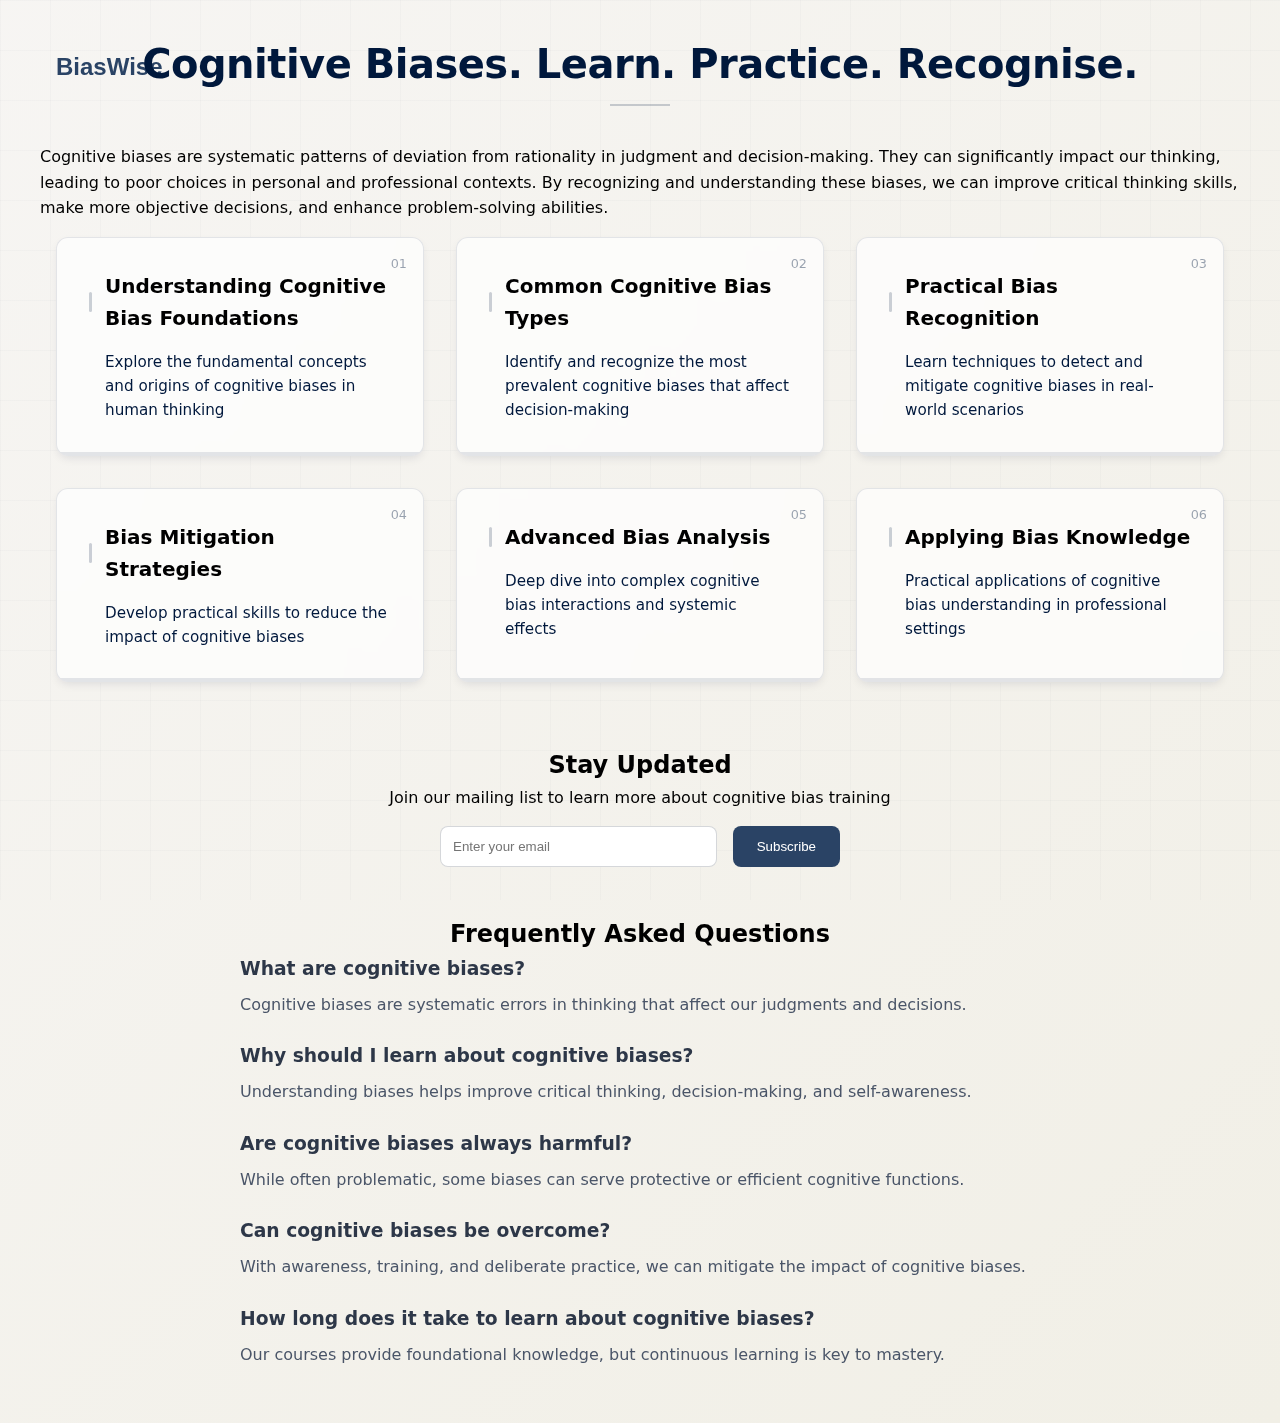
==== index.html @ 466767fb "feat(overview): add structure" ====
<!DOCTYPE html>
<html lang="en">
<head>
    <meta charset="UTF-8">
    <meta name="viewport" content="width=device-width, initial-scale=1.0">
    <title>BiasWise - Cognitive Bias Training</title>
    <link rel="stylesheet" href="styles.css">
</head>
<body class="theme-custom">
<div class="grid-background"></div>
<div class="container">
    <div class="logo">BiasWise</div>

    <h1>Cognitive Biases. Learn. Practice. Recognise.</h1>


    <div class="intro">
        <p>Cognitive biases are systematic patterns of deviation from rationality in judgment and decision-making. They can significantly impact our thinking, leading to poor choices in personal and professional contexts. By recognizing and understanding these biases, we can improve critical thinking skills, make more objective decisions, and enhance problem-solving abilities.</p>
    </div>

    <div class="course-grid">
        <div class="course-card">
            <span class="lesson-number">01</span>
            <h2>Understanding Cognitive Bias Foundations</h2>
            <p>Explore the fundamental concepts and origins of cognitive biases in human thinking</p>
        </div>

        <div class="course-card">
            <span class="lesson-number">02</span>
            <h2>Common Cognitive Bias Types</h2>
            <p>Identify and recognize the most prevalent cognitive biases that affect decision-making</p>
        </div>

        <div class="course-card">
            <span class="lesson-number">03</span>
            <h2>Practical Bias Recognition</h2>
            <p>Learn techniques to detect and mitigate cognitive biases in real-world scenarios</p>
        </div>

        <div class="course-card">
            <span class="lesson-number">04</span>
            <h2>Bias Mitigation Strategies</h2>
            <p>Develop practical skills to reduce the impact of cognitive biases</p>
        </div>

        <div class="course-card">
            <span class="lesson-number">05</span>
            <h2>Advanced Bias Analysis</h2>
            <p>Deep dive into complex cognitive bias interactions and systemic effects</p>
        </div>

        <div class="course-card">
            <span class="lesson-number">06</span>
            <h2>Applying Bias Knowledge</h2>
            <p>Practical applications of cognitive bias understanding in professional settings</p>
        </div>
    </div>

    <div class="email-signup">
        <h2>Stay Updated</h2>
        <p>Join our mailing list to learn more about cognitive bias training</p>
        <form>
            <input type="email" placeholder="Enter your email" required>
            <button type="submit">Subscribe</button>
        </form>
    </div>

    <div class="faq">
        <h2>Frequently Asked Questions</h2>
        <div class="faq-item">
            <h3>What are cognitive biases?</h3>
            <p>Cognitive biases are systematic errors in thinking that affect our judgments and decisions.</p>
        </div>
        <div class="faq-item">
            <h3>Why should I learn about cognitive biases?</h3>
            <p>Understanding biases helps improve critical thinking, decision-making, and self-awareness.</p>
        </div>
        <div class="faq-item">
            <h3>Are cognitive biases always harmful?</h3>
            <p>While often problematic, some biases can serve protective or efficient cognitive functions.</p>
        </div>
        <div class="faq-item">
            <h3>Can cognitive biases be overcome?</h3>
            <p>With awareness, training, and deliberate practice, we can mitigate the impact of cognitive biases.</p>
        </div>
        <div class="faq-item">
            <h3>How long does it take to learn about cognitive biases?</h3>
            <p>Our courses provide foundational knowledge, but continuous learning is key to mastery.</p>
        </div>
    </div>
</div>
---- styles.css ----
* {
    margin: 0;
    padding: 0;
    box-sizing: border-box;
}

body {
    font-family: 'Inter', system-ui, -apple-system, sans-serif;
    line-height: 1.6;
    padding: 2rem;
    min-height: 100vh;
}

.container {
    max-width: 1200px;
    margin: 0 auto;
    position: relative;
}

/* Softer Theme with Subtle Separation */
.theme-custom {
    background: linear-gradient(135deg, rgba(232, 228, 222, 0.37) 0%, #f1efe6 100%);
}

.theme-custom h1 {
    color: #00183C;
}

.theme-custom .course-card {
    background: rgba(255, 255, 255, 0.7);  /* Lighter background */
    border: 1px solid rgba(0, 24, 60, 0.1);  /* Softer border */
    box-shadow: 0 4px 10px -2px rgba(0, 24, 60, 0.1);  /* Lighter shadow */
}

.theme-custom .course-card:hover {
    border-color: rgba(0, 24, 60, 0.2);
}

/* Common Styles with Refined Visual Interest */
h1 {
    text-align: center;
    font-size: 2.5rem;
    font-weight: 700;
    margin-bottom: 3rem;
    letter-spacing: -0.5px;
    position: relative;
    color: #00183C;
}

h1::after {
    content: '';
    position: absolute;
    bottom: -10px;
    left: 50%;
    transform: translateX(-50%);
    width: 60px;
    height: 2px;
    background: rgba(0, 24, 60, 0.2);
}

.course-grid {
    display: grid;
    grid-template-columns: repeat(auto-fit, minmax(300px, 1fr));
    gap: 2rem;
    padding: 1rem;
    position: relative;
}

.course-card {
    border-radius: 12px;
    padding: 2rem;
    transition: all 0.3s ease;
    cursor: pointer;
    position: relative;
    overflow: hidden;
    backdrop-filter: blur(10px);
}

.course-card:hover {
    transform: translateY(-5px);
}

.course-card h2 {
    margin-bottom: 1rem;
    font-size: 1.25rem;
    font-weight: 600;
    position: relative;
    padding-left: 1rem;
}

.course-card h2::before {
    content: '';
    position: absolute;
    left: 0;
    top: 50%;
    transform: translateY(-50%);
    width: 3px;
    height: 1.25rem;
    background: rgba(0, 24, 60, 0.2);
    border-radius: 2px;
}

.course-card p {
    color: #00183C;
    font-size: 0.95rem;
    line-height: 1.6;
    position: relative;
    padding-left: 1rem;
}

/* Subtle grid background */
.grid-background {
    position: fixed;
    top: 0;
    left: 0;
    width: 100%;
    height: 100%;
    background-image: linear-gradient(rgba(0, 24, 60, .02) 1px, transparent 1px),
    linear-gradient(90deg, rgba(0, 24, 60, .02) 1px, transparent 1px);
    background-size: 50px 50px;
    pointer-events: none;
}

/* Progress indicator */
.course-card::after {
    content: '';
    position: absolute;
    bottom: 0;
    left: 0;
    width: 100%;
    height: 3px;
    background: rgba(0, 24, 60, 0.1);
    border-radius: 0 0 12px 12px;
}

.lesson-number {
    position: absolute;
    top: 1rem;
    right: 1rem;
    font-size: 0.8rem;
    color: rgba(0, 24, 60, 0.4);
    font-weight: 500;
}

@media (max-width: 768px) {
    .course-grid {
        grid-template-columns: repeat(auto-fit, minmax(250px, 1fr));
    }

    h1 {
        font-size: 2rem;
    }

    .course-card {
        padding: 1.5rem;
    }
}

.logo {
    position: absolute;
    top: 1rem;
    left: 1rem;
    font-family: 'ClashDisplay', sans-serif;
    font-size: 1.5rem;
    font-weight: 600;
    color: #2A4365;
}

.email-signup, .faq {
    margin-top: 3rem;
    text-align: center;
}

.email-signup form {
    display: flex;
    max-width: 400px;
    margin: 1rem auto;
    gap: 1rem;
}

.email-signup input {
    flex-grow: 1;
    padding: 0.75rem;
    border: 1px solid rgba(45, 55, 72, 0.2);
    border-radius: 8px;
    font-family: 'Inter', sans-serif;
}

.email-signup button {
    padding: 0.75rem 1.5rem;
    background-color: #2A4365;
    color: white;
    border: none;
    border-radius: 8px;
    cursor: pointer;
    transition: background-color 0.3s ease;
}

.email-signup button:hover {
    background-color: #1A365D;
}

.faq-item {
    margin-bottom: 1.5rem;
    text-align: left;
    max-width: 800px;
    margin-left: auto;
    margin-right: auto;
}

.faq-item h3 {
    color: #2D3748;
    margin-bottom: 0.5rem;
}

.faq-item p {
    color: #4A5568;
}
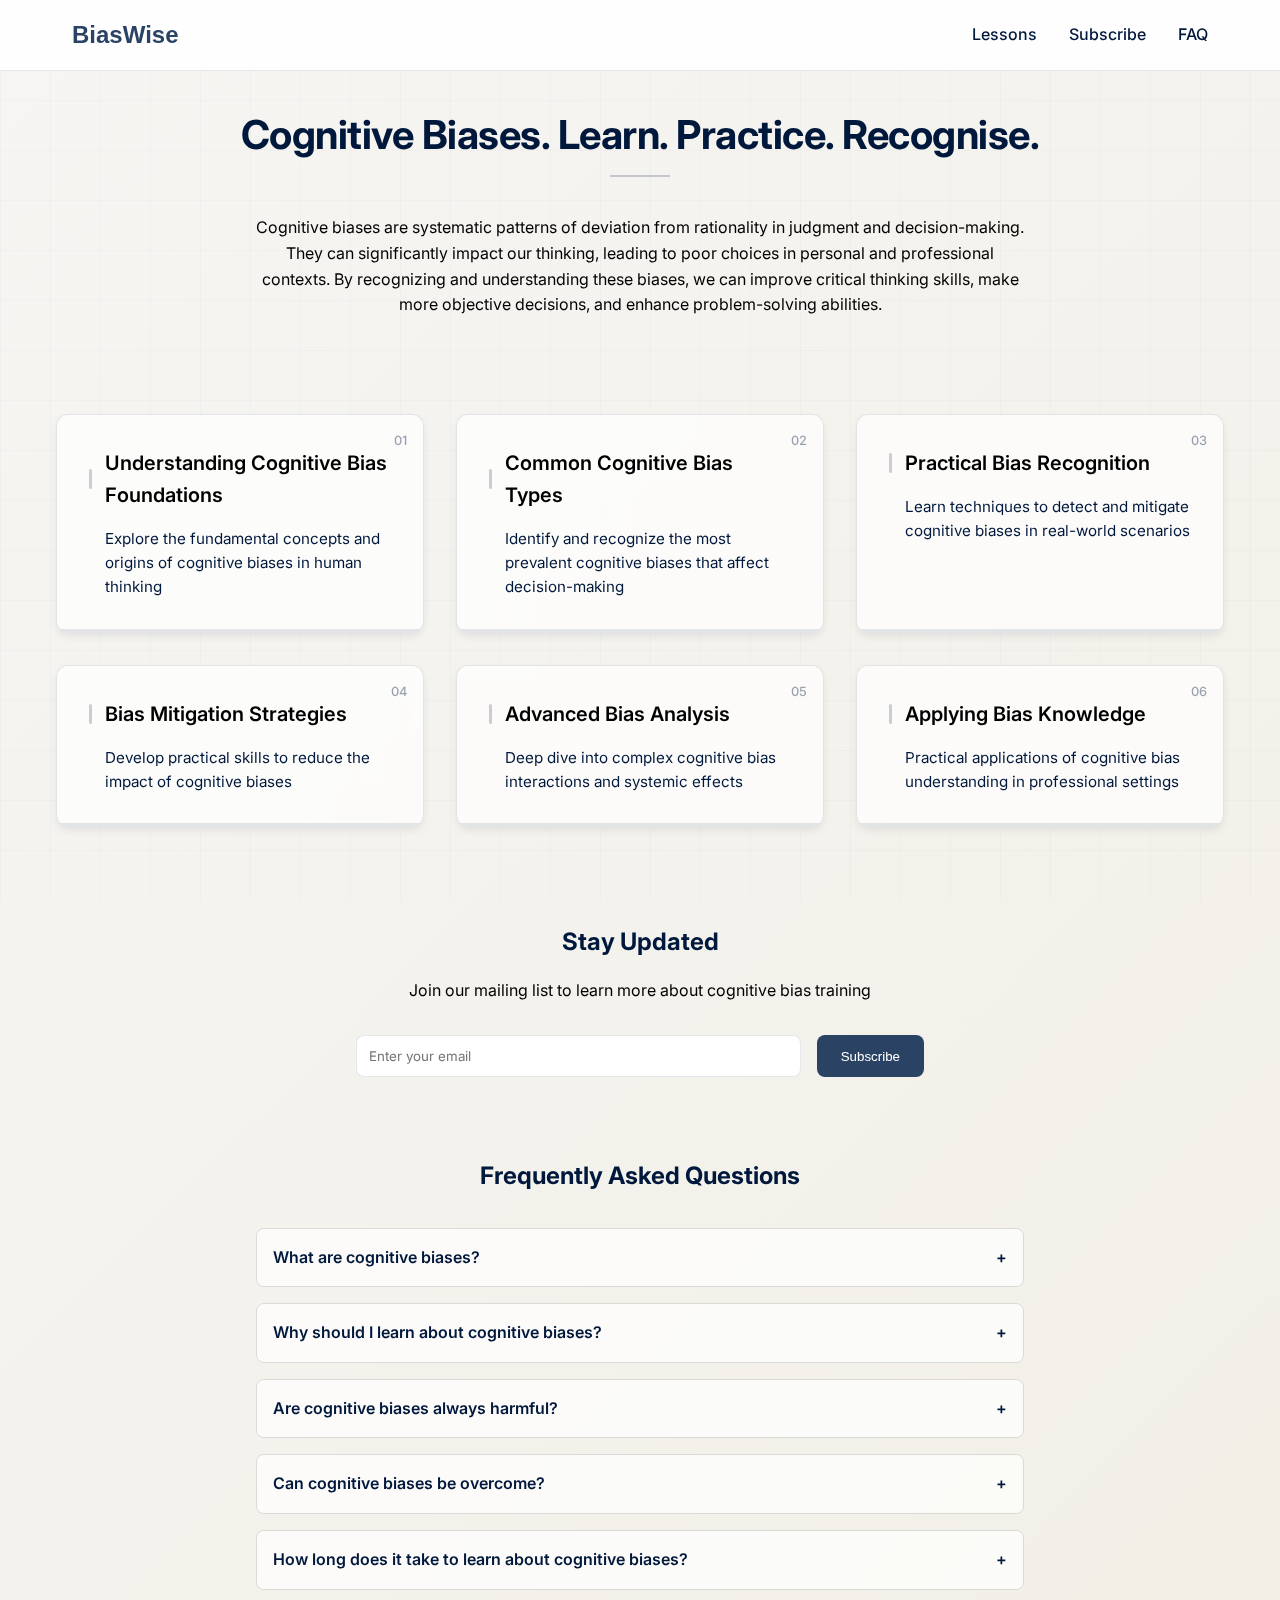
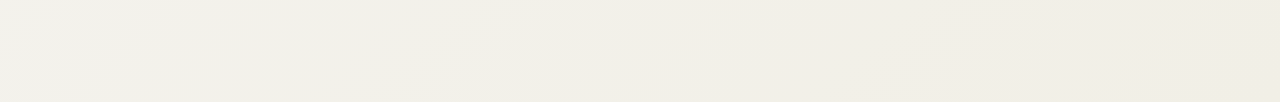
==== commit b7ebf4d8: "feat(overview): improve overview" ====
--- a/index.html
+++ b/index.html
@@ -3,38 +3,58 @@
 <head>
     <meta charset="UTF-8">
     <meta name="viewport" content="width=device-width, initial-scale=1.0">
+    <meta name="description" content="Learn about cognitive biases and critical thinking skills with BiasWise">
     <title>BiasWise - Cognitive Bias Training</title>
     <link rel="stylesheet" href="styles.css">
+    <link href="https://fonts.googleapis.com/css2?family=Inter:wght@400;500;600;700&display=swap" rel="stylesheet">
 </head>
 <body class="theme-custom">
 <div class="grid-background"></div>
-<div class="container">
-    <div class="logo">BiasWise</div>
 
+<header class="main-header">
+    <div class="header-content">
+        <a href="/" class="logo">BiasWise</a>
+        <nav class="main-nav">
+            <ul>
+                <li><a href="#courses">Lessons</a></li>
+                <li><a href="#signup">Subscribe</a></li>
+                <li><a href="#faq">FAQ</a></li>
+            </ul>
+        </nav>
+    </div>
+</header>
+
+<main class="container">
     <h1>Cognitive Biases. Learn. Practice. Recognise.</h1>
 
-
     <div class="intro">
-        <p>Cognitive biases are systematic patterns of deviation from rationality in judgment and decision-making. They can significantly impact our thinking, leading to poor choices in personal and professional contexts. By recognizing and understanding these biases, we can improve critical thinking skills, make more objective decisions, and enhance problem-solving abilities.</p>
+        <p>Cognitive biases are systematic patterns of deviation from rationality
+            in judgment and decision-making. They can significantly impact our
+            thinking, leading to poor choices in personal and professional contexts.
+            By recognizing and understanding these biases, we can improve critical
+            thinking skills, make more objective decisions, and enhance
+            problem-solving abilities.</p>
     </div>
 
-    <div class="course-grid">
+    <section id="courses" class="course-grid">
         <div class="course-card">
             <span class="lesson-number">01</span>
             <h2>Understanding Cognitive Bias Foundations</h2>
-            <p>Explore the fundamental concepts and origins of cognitive biases in human thinking</p>
+            <p>Explore the fundamental concepts and origins of cognitive biases in
+                human thinking</p>
         </div>
-
         <div class="course-card">
             <span class="lesson-number">02</span>
             <h2>Common Cognitive Bias Types</h2>
-            <p>Identify and recognize the most prevalent cognitive biases that affect decision-making</p>
+            <p>Identify and recognize the most prevalent cognitive biases that affect
+                decision-making</p>
         </div>
 
         <div class="course-card">
             <span class="lesson-number">03</span>
             <h2>Practical Bias Recognition</h2>
-            <p>Learn techniques to detect and mitigate cognitive biases in real-world scenarios</p>
+            <p>Learn techniques to detect and mitigate cognitive biases in real-world
+                scenarios</p>
         </div>
 
         <div class="course-card">
@@ -52,40 +72,64 @@
         <div class="course-card">
             <span class="lesson-number">06</span>
             <h2>Applying Bias Knowledge</h2>
-            <p>Practical applications of cognitive bias understanding in professional settings</p>
+            <p>Practical applications of cognitive bias understanding in professional
+                settings</p>
         </div>
-    </div>
+    </section>
 
-    <div class="email-signup">
+    <section id="signup" class="email-signup">
         <h2>Stay Updated</h2>
         <p>Join our mailing list to learn more about cognitive bias training</p>
-        <form>
+        <form action="/subscribe" method="POST">
             <input type="email" placeholder="Enter your email" required>
             <button type="submit">Subscribe</button>
         </form>
-    </div>
+    </section>
 
-    <div class="faq">
+    <section id="faq" class="faq">
         <h2>Frequently Asked Questions</h2>
-        <div class="faq-item">
-            <h3>What are cognitive biases?</h3>
-            <p>Cognitive biases are systematic errors in thinking that affect our judgments and decisions.</p>
+        <div class="faq-list">
+            <details class="faq-item">
+                <summary>What are cognitive biases?</summary>
+                <div class="faq-content">
+                    <p>Cognitive biases are systematic errors in thinking that affect our
+                        judgments and decisions.</p>
+                </div>
+            </details>
+
+            <details class="faq-item">
+                <summary>Why should I learn about cognitive biases?</summary>
+                <div class="faq-content">
+                    <p>Understanding biases helps improve critical thinking, decision-making,
+                        and self-awareness.</p>
+                </div>
+            </details>
+
+            <details class="faq-item">
+                <summary>Are cognitive biases always harmful?</summary>
+                <div class="faq-content">
+                    <p>While often problematic, some biases can serve protective or efficient
+                        cognitive functions.</p>
+                </div>
+            </details>
+
+            <details class="faq-item">
+                <summary>Can cognitive biases be overcome?</summary>
+                <div class="faq-content">
+                    <p>With awareness, training, and deliberate practice, we can mitigate the
+                        impact of cognitive biases.</p>
+                </div>
+            </details>
+
+            <details class="faq-item">
+                <summary>How long does it take to learn about cognitive biases?</summary>
+                <div class="faq-content">
+                    <p>Our courses provide foundational knowledge, but continuous learning is
+                        key to mastery.</p>
+                </div>
+            </details>
         </div>
-        <div class="faq-item">
-            <h3>Why should I learn about cognitive biases?</h3>
-            <p>Understanding biases helps improve critical thinking, decision-making, and self-awareness.</p>
-        </div>
-        <div class="faq-item">
-            <h3>Are cognitive biases always harmful?</h3>
-            <p>While often problematic, some biases can serve protective or efficient cognitive functions.</p>
-        </div>
-        <div class="faq-item">
-            <h3>Can cognitive biases be overcome?</h3>
-            <p>With awareness, training, and deliberate practice, we can mitigate the impact of cognitive biases.</p>
-        </div>
-        <div class="faq-item">
-            <h3>How long does it take to learn about cognitive biases?</h3>
-            <p>Our courses provide foundational knowledge, but continuous learning is key to mastery.</p>
-        </div>
-    </div>
-</div>+    </section>
+</main>
+</body>
+</html>--- a/styles.css
+++ b/styles.css
@@ -1,42 +1,87 @@
+/* Variables */
+:root {
+    --primary-blue: #00183C;
+    --primary-dark-blue: #2A4365;
+    --text-gray: #4A5568;
+    --border-blue: rgba(0, 24, 60, 0.1);
+    --border-blue-hover: rgba(0, 24, 60, 0.2);
+    --bg-gradient-start: rgba(232, 228, 222, 0.37);
+    --bg-gradient-end: #f1efe6;
+    --max-width: 1200px;
+    --section-spacing: 5rem;
+    --component-spacing: 2rem;
+}
+
+/* Reset */
 * {
     margin: 0;
     padding: 0;
     box-sizing: border-box;
 }
 
+/* Base Styles */
+html, body {
+    min-height: 100vh;
+}
+
 body {
     font-family: 'Inter', system-ui, -apple-system, sans-serif;
     line-height: 1.6;
-    padding: 2rem;
-    min-height: 100vh;
-}
-
+    background: linear-gradient(135deg, var(--bg-gradient-start) 0%, var(--bg-gradient-end) 100%);
+}
+
+/* Layout */
 .container {
-    max-width: 1200px;
+    width: min(var(--max-width), 100% - 4rem);
     margin: 0 auto;
-    position: relative;
-}
-
-/* Softer Theme with Subtle Separation */
-.theme-custom {
-    background: linear-gradient(135deg, rgba(232, 228, 222, 0.37) 0%, #f1efe6 100%);
-}
-
-.theme-custom h1 {
-    color: #00183C;
-}
-
-.theme-custom .course-card {
-    background: rgba(255, 255, 255, 0.7);  /* Lighter background */
-    border: 1px solid rgba(0, 24, 60, 0.1);  /* Softer border */
-    box-shadow: 0 4px 10px -2px rgba(0, 24, 60, 0.1);  /* Lighter shadow */
-}
-
-.theme-custom .course-card:hover {
-    border-color: rgba(0, 24, 60, 0.2);
-}
-
-/* Common Styles with Refined Visual Interest */
+    padding: var(--component-spacing) 0;
+}
+
+/* Header */
+.main-header {
+    background: rgba(255, 255, 255, 0.9);
+    backdrop-filter: blur(10px);
+    border-bottom: 1px solid var(--border-blue);
+    position: sticky;
+    top: 0;
+    z-index: 100;
+}
+
+.header-content {
+    max-width: var(--max-width);
+    margin: 0 auto;
+    padding: 1rem 2rem;
+    display: flex;
+    justify-content: space-between;
+    align-items: center;
+}
+
+.logo {
+    font-family: 'ClashDisplay', sans-serif;
+    font-size: 1.5rem;
+    font-weight: 600;
+    color: var(--primary-dark-blue);
+    text-decoration: none;
+}
+
+.main-nav ul {
+    display: flex;
+    gap: 2rem;
+    list-style: none;
+}
+
+.main-nav a {
+    color: var(--primary-blue);
+    text-decoration: none;
+    font-weight: 500;
+    transition: color 0.3s ease;
+}
+
+.main-nav a:hover {
+    color: var(--primary-dark-blue);
+}
+
+/* Main Content Styles */
 h1 {
     text-align: center;
     font-size: 2.5rem;
@@ -44,7 +89,7 @@
     margin-bottom: 3rem;
     letter-spacing: -0.5px;
     position: relative;
-    color: #00183C;
+    color: var(--primary-blue);
 }
 
 h1::after {
@@ -55,18 +100,29 @@
     transform: translateX(-50%);
     width: 60px;
     height: 2px;
-    background: rgba(0, 24, 60, 0.2);
-}
-
+    background: var(--border-blue-hover);
+}
+
+/* Intro Section */
+.intro {
+    max-width: 800px;
+    margin: 0 auto var(--section-spacing);
+    text-align: center;
+    padding: 0 1rem;
+}
+
+/* Course Grid */
 .course-grid {
     display: grid;
     grid-template-columns: repeat(auto-fit, minmax(300px, 1fr));
-    gap: 2rem;
+    gap: var(--component-spacing);
     padding: 1rem;
-    position: relative;
+    margin-bottom: var(--section-spacing);
 }
 
 .course-card {
+    background: rgba(255, 255, 255, 0.7);
+    border: 1px solid var(--border-blue);
     border-radius: 12px;
     padding: 2rem;
     transition: all 0.3s ease;
@@ -74,10 +130,12 @@
     position: relative;
     overflow: hidden;
     backdrop-filter: blur(10px);
+    box-shadow: 0 4px 10px -2px var(--border-blue);
 }
 
 .course-card:hover {
     transform: translateY(-5px);
+    border-color: var(--border-blue-hover);
 }
 
 .course-card h2 {
@@ -96,99 +154,83 @@
     transform: translateY(-50%);
     width: 3px;
     height: 1.25rem;
-    background: rgba(0, 24, 60, 0.2);
+    background: var(--border-blue-hover);
     border-radius: 2px;
 }
 
 .course-card p {
-    color: #00183C;
+    color: var(--primary-blue);
     font-size: 0.95rem;
     line-height: 1.6;
     position: relative;
     padding-left: 1rem;
 }
 
-/* Subtle grid background */
+.lesson-number {
+    position: absolute;
+    top: 1rem;
+    right: 1rem;
+    font-size: 0.8rem;
+    color: rgba(0, 24, 60, 0.4);
+    font-weight: 500;
+}
+
+.course-card::after {
+    content: '';
+    position: absolute;
+    bottom: 0;
+    left: 0;
+    width: 100%;
+    height: 3px;
+    background: var(--border-blue);
+    border-radius: 0 0 12px 12px;
+}
+
+/* Background Grid */
 .grid-background {
     position: fixed;
     top: 0;
     left: 0;
     width: 100%;
     height: 100%;
-    background-image: linear-gradient(rgba(0, 24, 60, .02) 1px, transparent 1px),
-    linear-gradient(90deg, rgba(0, 24, 60, .02) 1px, transparent 1px);
+    background-image:
+            linear-gradient(rgba(0, 24, 60, .02) 1px, transparent 1px),
+            linear-gradient(90deg, rgba(0, 24, 60, .02) 1px, transparent 1px);
     background-size: 50px 50px;
     pointer-events: none;
-}
-
-/* Progress indicator */
-.course-card::after {
-    content: '';
-    position: absolute;
-    bottom: 0;
-    left: 0;
-    width: 100%;
-    height: 3px;
-    background: rgba(0, 24, 60, 0.1);
-    border-radius: 0 0 12px 12px;
-}
-
-.lesson-number {
-    position: absolute;
-    top: 1rem;
-    right: 1rem;
-    font-size: 0.8rem;
-    color: rgba(0, 24, 60, 0.4);
-    font-weight: 500;
-}
-
-@media (max-width: 768px) {
-    .course-grid {
-        grid-template-columns: repeat(auto-fit, minmax(250px, 1fr));
-    }
-
-    h1 {
-        font-size: 2rem;
-    }
-
-    .course-card {
-        padding: 1.5rem;
-    }
-}
-
-.logo {
-    position: absolute;
-    top: 1rem;
-    left: 1rem;
-    font-family: 'ClashDisplay', sans-serif;
-    font-size: 1.5rem;
-    font-weight: 600;
-    color: #2A4365;
-}
-
-.email-signup, .faq {
-    margin-top: 3rem;
+    z-index: -1;
+}
+
+/* Email Signup */
+.email-signup {
     text-align: center;
+    max-width: 600px;
+    margin: 0 auto var(--section-spacing);
+    padding: 0 1rem;
+}
+
+.email-signup h2 {
+    color: var(--primary-blue);
+    margin-bottom: 1rem;
 }
 
 .email-signup form {
     display: flex;
-    max-width: 400px;
-    margin: 1rem auto;
     gap: 1rem;
+    margin-top: var(--component-spacing);
 }
 
 .email-signup input {
     flex-grow: 1;
     padding: 0.75rem;
-    border: 1px solid rgba(45, 55, 72, 0.2);
+    border: 1px solid var(--border-blue);
     border-radius: 8px;
-    font-family: 'Inter', sans-serif;
+    font-family: inherit;
 }
 
 .email-signup button {
     padding: 0.75rem 1.5rem;
-    background-color: #2A4365;
+    background-color: var(--primary-dark-blue);
     color: white;
     border: none;
     border-radius: 8px;
@@ -200,19 +242,114 @@
     background-color: #1A365D;
 }
 
+/* FAQ Section */
+.faq {
+    max-width: 800px;
+    margin: 0 auto var(--section-spacing);
+    padding: 0 1rem;
+}
+
+.faq h2 {
+    text-align: center;
+    color: var(--primary-blue);
+    margin-bottom: var(--component-spacing);
+}
+
 .faq-item {
-    margin-bottom: 1.5rem;
-    text-align: left;
-    max-width: 800px;
-    margin-left: auto;
-    margin-right: auto;
-}
-
-.faq-item h3 {
-    color: #2D3748;
-    margin-bottom: 0.5rem;
-}
-
-.faq-item p {
-    color: #4A5568;
+    margin-bottom: 1rem;
+    border: 1px solid var(--border-blue);
+    border-radius: 8px;
+    overflow: hidden;
+}
+
+.faq-item summary {
+    padding: 1rem;
+    cursor: pointer;
+    background-color: rgba(255, 255, 255, 0.7);
+    font-weight: 600;
+    color: var(--primary-blue);
+    list-style: none;
+    position: relative;
+    transition: background-color 0.3s ease;
+}
+
+.faq-item summary:hover {
+    background-color: rgba(255, 255, 255, 0.9);
+}
+
+.faq-item summary::after {
+    content: '+';
+    position: absolute;
+    right: 1rem;
+    top: 50%;
+    transform: translateY(-50%);
+    transition: transform 0.3s ease;
+}
+
+.faq-item[open] summary::after {
+    transform: translateY(-50%) rotate(45deg);
+}
+
+.faq-content {
+    padding: 1rem;
+    background-color: rgba(255, 255, 255, 0.7);
+}
+
+.faq-content p {
+    color: var(--text-gray);
+}
+
+/* Responsive Design */
+@media (max-width: 768px) {
+    :root {
+        --section-spacing: 3rem;
+        --component-spacing: 1.5rem;
+    }
+
+    .header-content {
+        flex-direction: column;
+        gap: 1rem;
+        text-align: center;
+    }
+
+    .main-nav ul {
+        gap: 1rem;
+    }
+
+    h1 {
+        font-size: 2rem;
+    }
+
+    .email-signup form {
+        flex-direction: column;
+    }
+
+    .course-grid {
+        grid-template-columns: 1fr;
+    }
+
+    .course-card {
+        padding: 1.5rem;
+    }
+}
+
+/* Smooth Scroll Behavior */
+html {
+    scroll-behavior: smooth;
+}
+
+/* Print Styles */
+@media print {
+    .grid-background {
+        display: none;
+    }
+
+    .course-card {
+        break-inside: avoid;
+        box-shadow: none;
+    }
+
+    .main-header {
+        position: static;
+    }
 }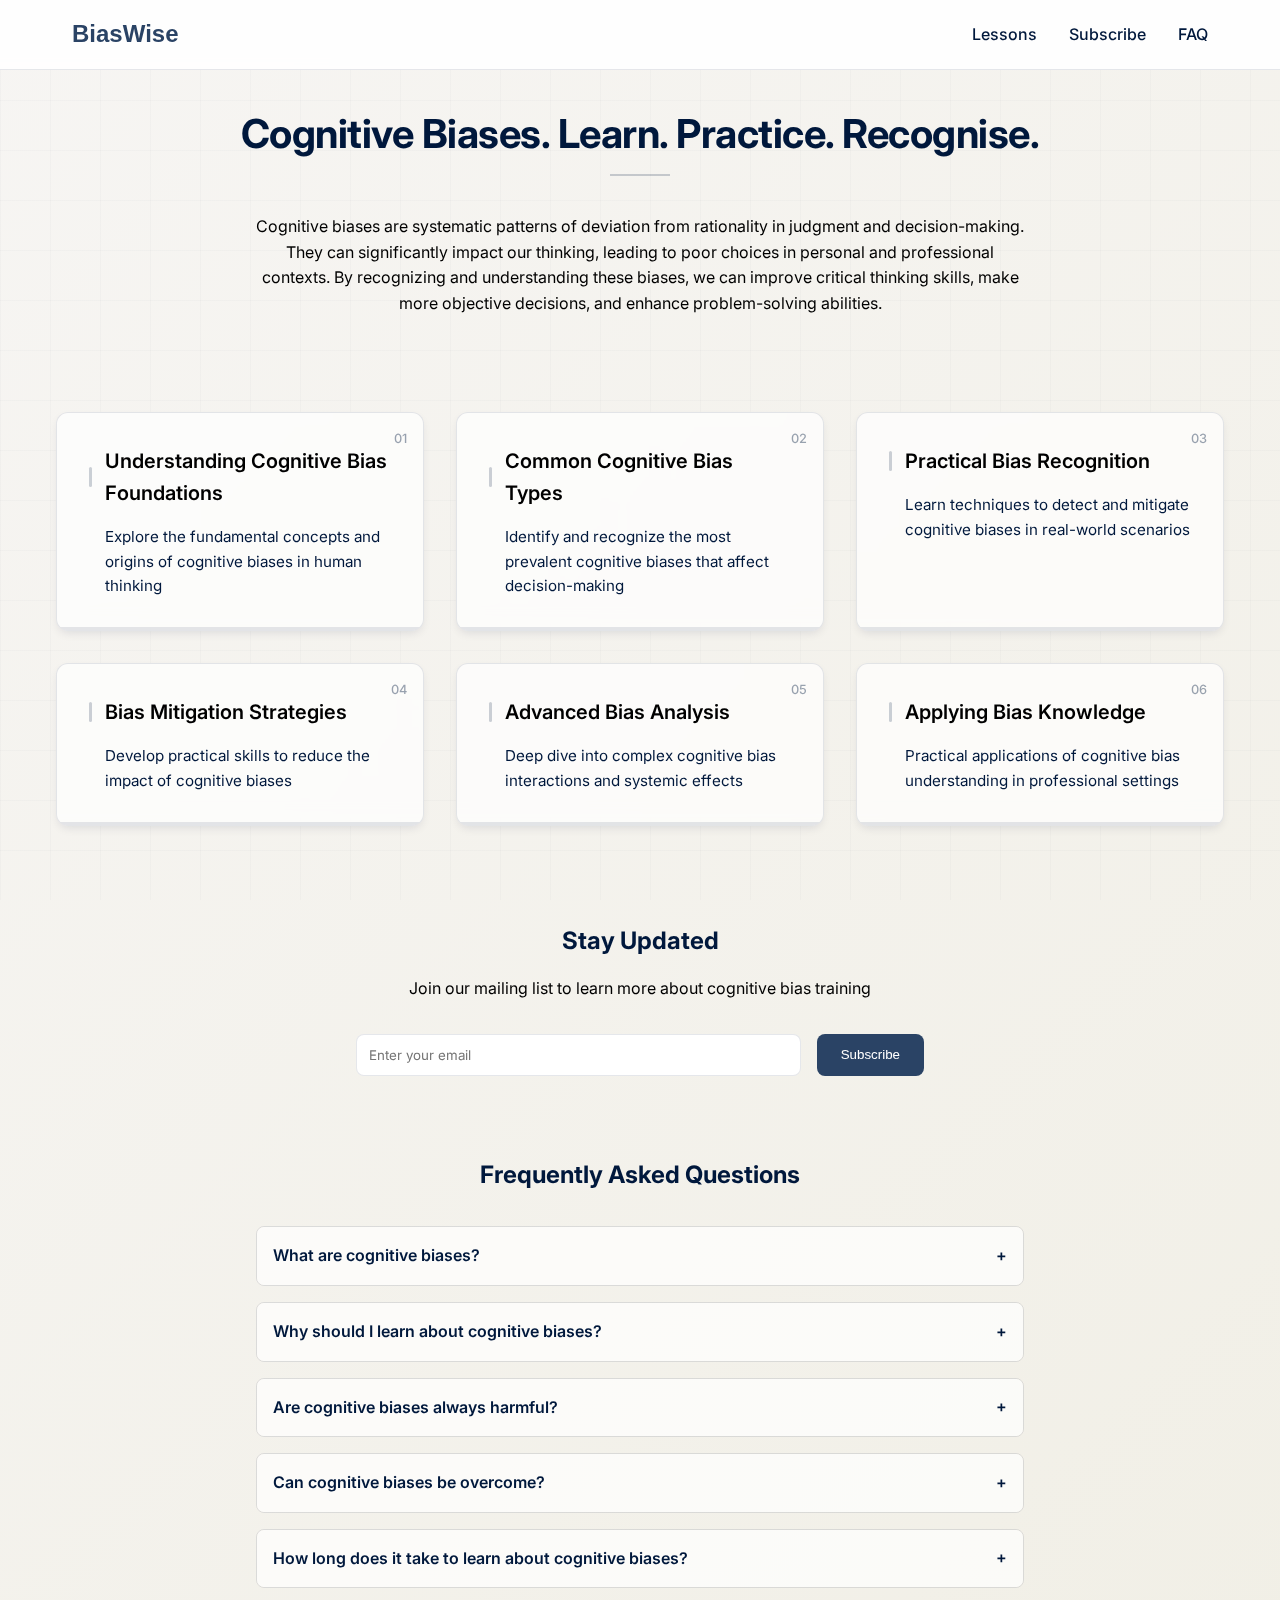
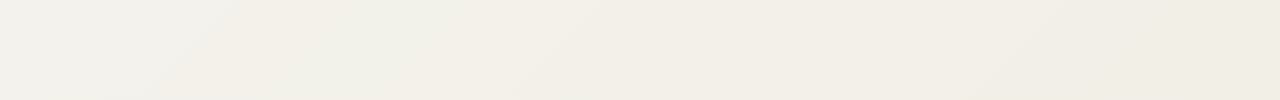
==== commit d83db065: "refactor(overview): structure" ====
--- a/index.html
+++ b/index.html
@@ -5,7 +5,7 @@
     <meta name="viewport" content="width=device-width, initial-scale=1.0">
     <meta name="description" content="Learn about cognitive biases and critical thinking skills with BiasWise">
     <title>BiasWise - Cognitive Bias Training</title>
-    <link rel="stylesheet" href="styles.css">
+    <link rel="stylesheet" href="main.css">
     <link href="https://fonts.googleapis.com/css2?family=Inter:wght@400;500;600;700&display=swap" rel="stylesheet">
 </head>
 <body class="theme-custom">
@@ -13,7 +13,7 @@
 
 <header class="main-header">
     <div class="header-content">
-        <a href="/" class="logo">BiasWise</a>
+        <a href="#top" class="logo">BiasWise</a>
         <nav class="main-nav">
             <ul>
                 <li><a href="#courses">Lessons</a></li>
--- a/main.css
+++ b/main.css
@@ -0,0 +1,16 @@
+/* Base */
+@import 'styles/base/_variables.css';
+@import 'styles/base/_reset.css';
+@import 'styles/base/_typography.css';
+@import 'styles/base/_base.css';
+/* Layout */
+@import 'styles/layout/_grid.css';
+@import 'styles/layout/_header.css';
+@import 'styles/layout/_container.css';
+/* Components */
+@import 'styles/components/_course-card.css';
+@import 'styles/components/_email-signup.css';
+@import 'styles/components/_faq.css';
+/* Utilities */
+@import 'styles/utilities/_animations.css';
+@import 'styles/utilities/_responsive.css';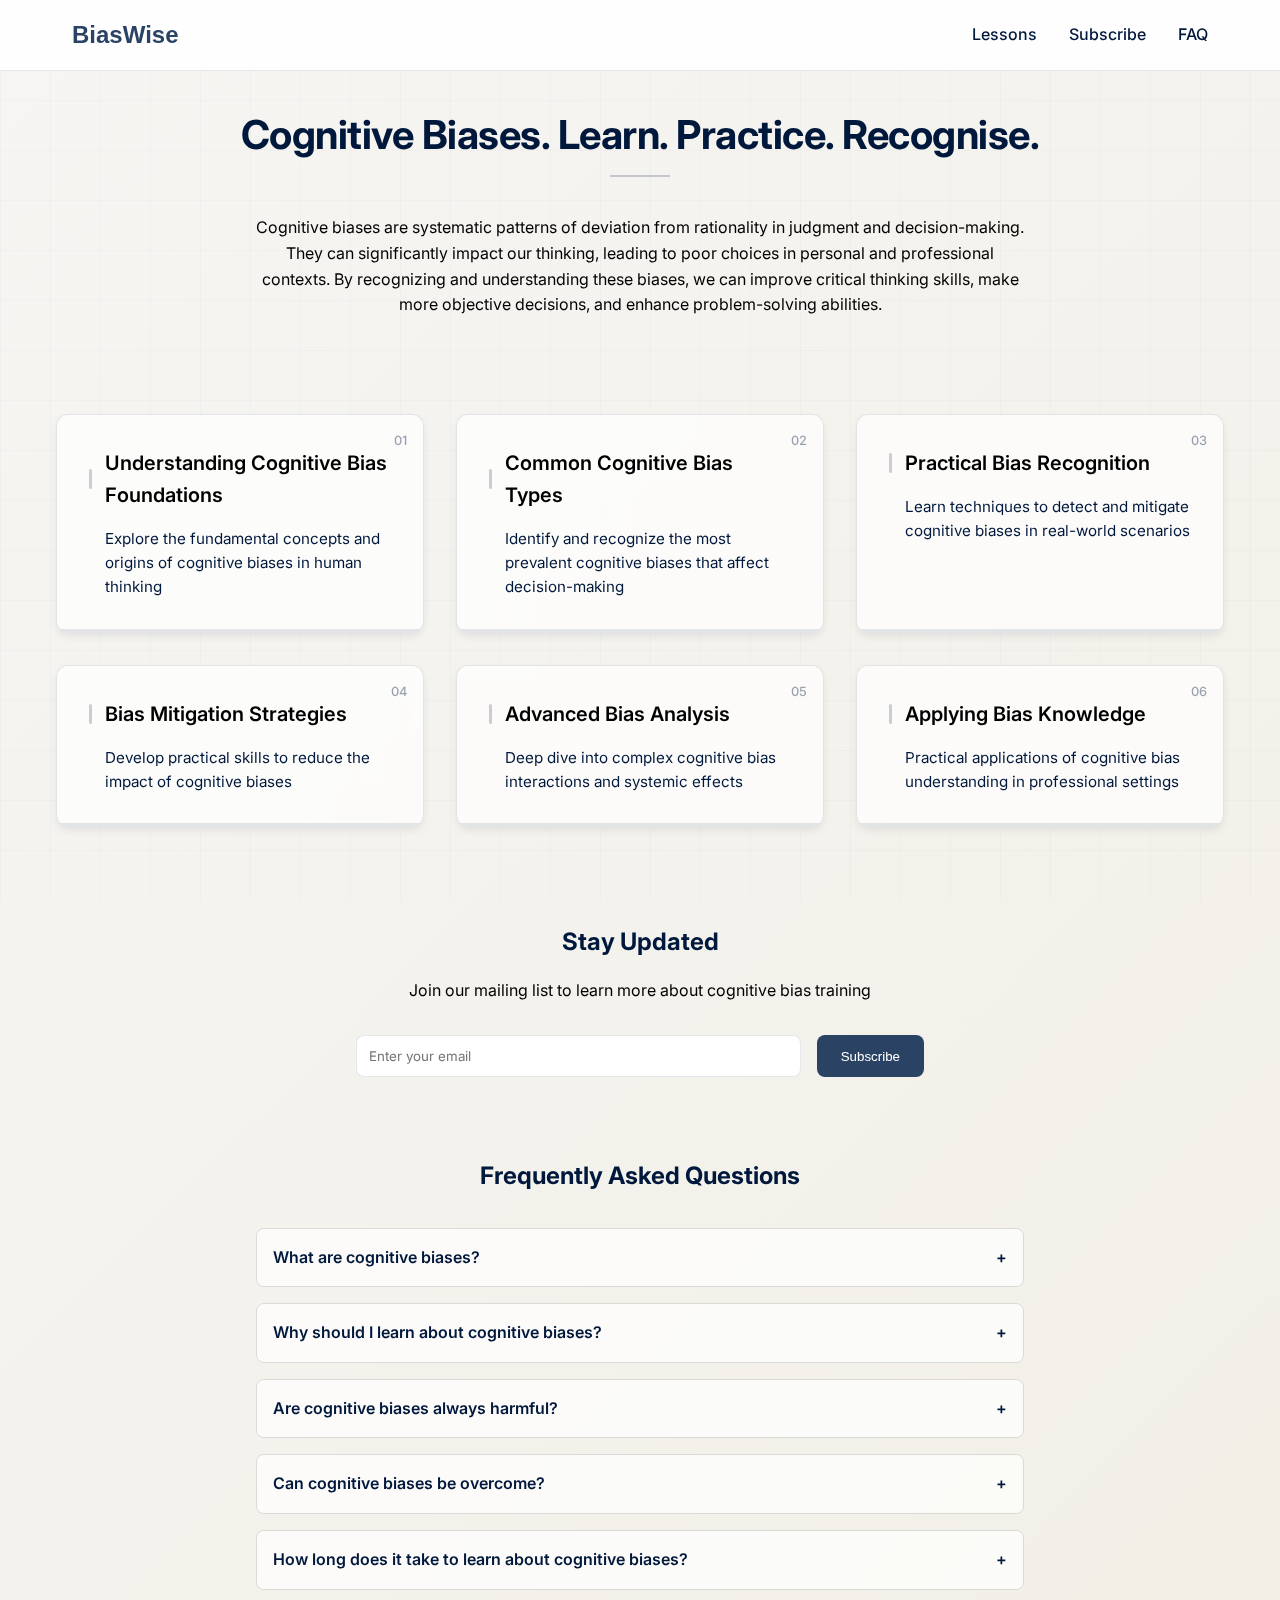
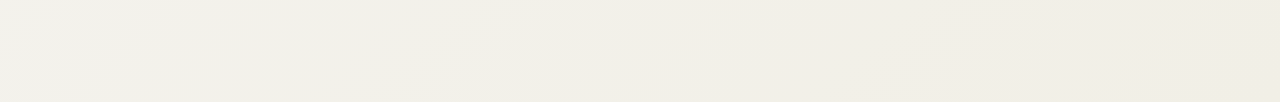
==== commit d9a7118e: "clean(main): merge all css in one file" ====
--- a/index.html
+++ b/index.html
@@ -5,7 +5,7 @@
     <meta name="viewport" content="width=device-width, initial-scale=1.0">
     <meta name="description" content="Learn about cognitive biases and critical thinking skills with BiasWise">
     <title>BiasWise - Cognitive Bias Training</title>
-    <link rel="stylesheet" href="main.css">
+    <link rel="stylesheet" href="styles.css">
     <link href="https://fonts.googleapis.com/css2?family=Inter:wght@400;500;600;700&display=swap" rel="stylesheet">
 </head>
 <body class="theme-custom">
--- a/styles.css
+++ b/styles.css
@@ -0,0 +1,355 @@
+/* Variables */
+:root {
+    --primary-blue: #00183C;
+    --primary-dark-blue: #2A4365;
+    --text-gray: #4A5568;
+    --border-blue: rgba(0, 24, 60, 0.1);
+    --border-blue-hover: rgba(0, 24, 60, 0.2);
+    --bg-gradient-start: rgba(232, 228, 222, 0.37);
+    --bg-gradient-end: #f1efe6;
+    --max-width: 1200px;
+    --section-spacing: 5rem;
+    --component-spacing: 2rem;
+}
+
+/* Reset */
+* {
+    margin: 0;
+    padding: 0;
+    box-sizing: border-box;
+}
+
+/* Base Styles */
+html, body {
+    min-height: 100vh;
+}
+
+body {
+    font-family: 'Inter', system-ui, -apple-system, sans-serif;
+    line-height: 1.6;
+    background: linear-gradient(135deg, var(--bg-gradient-start) 0%, var(--bg-gradient-end) 100%);
+}
+
+/* Layout */
+.container {
+    width: min(var(--max-width), 100% - 4rem);
+    margin: 0 auto;
+    padding: var(--component-spacing) 0;
+}
+
+/* Header */
+.main-header {
+    background: rgba(255, 255, 255, 0.9);
+    backdrop-filter: blur(10px);
+    border-bottom: 1px solid var(--border-blue);
+    position: sticky;
+    top: 0;
+    z-index: 100;
+}
+
+.header-content {
+    max-width: var(--max-width);
+    margin: 0 auto;
+    padding: 1rem 2rem;
+    display: flex;
+    justify-content: space-between;
+    align-items: center;
+}
+
+.logo {
+    font-family: 'ClashDisplay', sans-serif;
+    font-size: 1.5rem;
+    font-weight: 600;
+    color: var(--primary-dark-blue);
+    text-decoration: none;
+}
+
+.main-nav ul {
+    display: flex;
+    gap: 2rem;
+    list-style: none;
+}
+
+.main-nav a {
+    color: var(--primary-blue);
+    text-decoration: none;
+    font-weight: 500;
+    transition: color 0.3s ease;
+}
+
+.main-nav a:hover {
+    color: var(--primary-dark-blue);
+}
+
+/* Main Content Styles */
+h1 {
+    text-align: center;
+    font-size: 2.5rem;
+    font-weight: 700;
+    margin-bottom: 3rem;
+    letter-spacing: -0.5px;
+    position: relative;
+    color: var(--primary-blue);
+}
+
+h1::after {
+    content: '';
+    position: absolute;
+    bottom: -10px;
+    left: 50%;
+    transform: translateX(-50%);
+    width: 60px;
+    height: 2px;
+    background: var(--border-blue-hover);
+}
+
+/* Intro Section */
+.intro {
+    max-width: 800px;
+    margin: 0 auto var(--section-spacing);
+    text-align: center;
+    padding: 0 1rem;
+}
+
+/* Course Grid */
+.course-grid {
+    display: grid;
+    grid-template-columns: repeat(auto-fit, minmax(300px, 1fr));
+    gap: var(--component-spacing);
+    padding: 1rem;
+    margin-bottom: var(--section-spacing);
+}
+
+.course-card {
+    background: rgba(255, 255, 255, 0.7);
+    border: 1px solid var(--border-blue);
+    border-radius: 12px;
+    padding: 2rem;
+    transition: all 0.3s ease;
+    cursor: pointer;
+    position: relative;
+    overflow: hidden;
+    backdrop-filter: blur(10px);
+    box-shadow: 0 4px 10px -2px var(--border-blue);
+}
+
+.course-card:hover {
+    transform: translateY(-5px);
+    border-color: var(--border-blue-hover);
+}
+
+.course-card h2 {
+    margin-bottom: 1rem;
+    font-size: 1.25rem;
+    font-weight: 600;
+    position: relative;
+    padding-left: 1rem;
+}
+
+.course-card h2::before {
+    content: '';
+    position: absolute;
+    left: 0;
+    top: 50%;
+    transform: translateY(-50%);
+    width: 3px;
+    height: 1.25rem;
+    background: var(--border-blue-hover);
+    border-radius: 2px;
+}
+
+.course-card p {
+    color: var(--primary-blue);
+    font-size: 0.95rem;
+    line-height: 1.6;
+    position: relative;
+    padding-left: 1rem;
+}
+
+.lesson-number {
+    position: absolute;
+    top: 1rem;
+    right: 1rem;
+    font-size: 0.8rem;
+    color: rgba(0, 24, 60, 0.4);
+    font-weight: 500;
+}
+
+.course-card::after {
+    content: '';
+    position: absolute;
+    bottom: 0;
+    left: 0;
+    width: 100%;
+    height: 3px;
+    background: var(--border-blue);
+    border-radius: 0 0 12px 12px;
+}
+
+/* Background Grid */
+.grid-background {
+    position: fixed;
+    top: 0;
+    left: 0;
+    width: 100%;
+    height: 100%;
+    background-image:
+            linear-gradient(rgba(0, 24, 60, .02) 1px, transparent 1px),
+            linear-gradient(90deg, rgba(0, 24, 60, .02) 1px, transparent 1px);
+    background-size: 50px 50px;
+    pointer-events: none;
+    z-index: -1;
+}
+
+/* Email Signup */
+.email-signup {
+    text-align: center;
+    max-width: 600px;
+    margin: 0 auto var(--section-spacing);
+    padding: 0 1rem;
+}
+
+.email-signup h2 {
+    color: var(--primary-blue);
+    margin-bottom: 1rem;
+}
+
+.email-signup form {
+    display: flex;
+    gap: 1rem;
+    margin-top: var(--component-spacing);
+}
+
+.email-signup input {
+    flex-grow: 1;
+    padding: 0.75rem;
+    border: 1px solid var(--border-blue);
+    border-radius: 8px;
+    font-family: inherit;
+}
+
+.email-signup button {
+    padding: 0.75rem 1.5rem;
+    background-color: var(--primary-dark-blue);
+    color: white;
+    border: none;
+    border-radius: 8px;
+    cursor: pointer;
+    transition: background-color 0.3s ease;
+}
+
+.email-signup button:hover {
+    background-color: #1A365D;
+}
+
+/* FAQ Section */
+.faq {
+    max-width: 800px;
+    margin: 0 auto var(--section-spacing);
+    padding: 0 1rem;
+}
+
+.faq h2 {
+    text-align: center;
+    color: var(--primary-blue);
+    margin-bottom: var(--component-spacing);
+}
+
+.faq-item {
+    margin-bottom: 1rem;
+    border: 1px solid var(--border-blue);
+    border-radius: 8px;
+    overflow: hidden;
+}
+
+.faq-item summary {
+    padding: 1rem;
+    cursor: pointer;
+    background-color: rgba(255, 255, 255, 0.7);
+    font-weight: 600;
+    color: var(--primary-blue);
+    list-style: none;
+    position: relative;
+    transition: background-color 0.3s ease;
+}
+
+.faq-item summary:hover {
+    background-color: rgba(255, 255, 255, 0.9);
+}
+
+.faq-item summary::after {
+    content: '+';
+    position: absolute;
+    right: 1rem;
+    top: 50%;
+    transform: translateY(-50%);
+    transition: transform 0.3s ease;
+}
+
+.faq-item[open] summary::after {
+    transform: translateY(-50%) rotate(45deg);
+}
+
+.faq-content {
+    padding: 1rem;
+    background-color: rgba(255, 255, 255, 0.7);
+}
+
+.faq-content p {
+    color: var(--text-gray);
+}
+
+/* Responsive Design */
+@media (max-width: 768px) {
+    :root {
+        --section-spacing: 3rem;
+        --component-spacing: 1.5rem;
+    }
+
+    .header-content {
+        flex-direction: column;
+        gap: 1rem;
+        text-align: center;
+    }
+
+    .main-nav ul {
+        gap: 1rem;
+    }
+
+    h1 {
+        font-size: 2rem;
+    }
+
+    .email-signup form {
+        flex-direction: column;
+    }
+
+    .course-grid {
+        grid-template-columns: 1fr;
+    }
+
+    .course-card {
+        padding: 1.5rem;
+    }
+}
+
+/* Smooth Scroll Behavior */
+html {
+    scroll-behavior: smooth;
+}
+
+/* Print Styles */
+@media print {
+    .grid-background {
+        display: none;
+    }
+
+    .course-card {
+        break-inside: avoid;
+        box-shadow: none;
+    }
+
+    .main-header {
+        position: static;
+    }
+}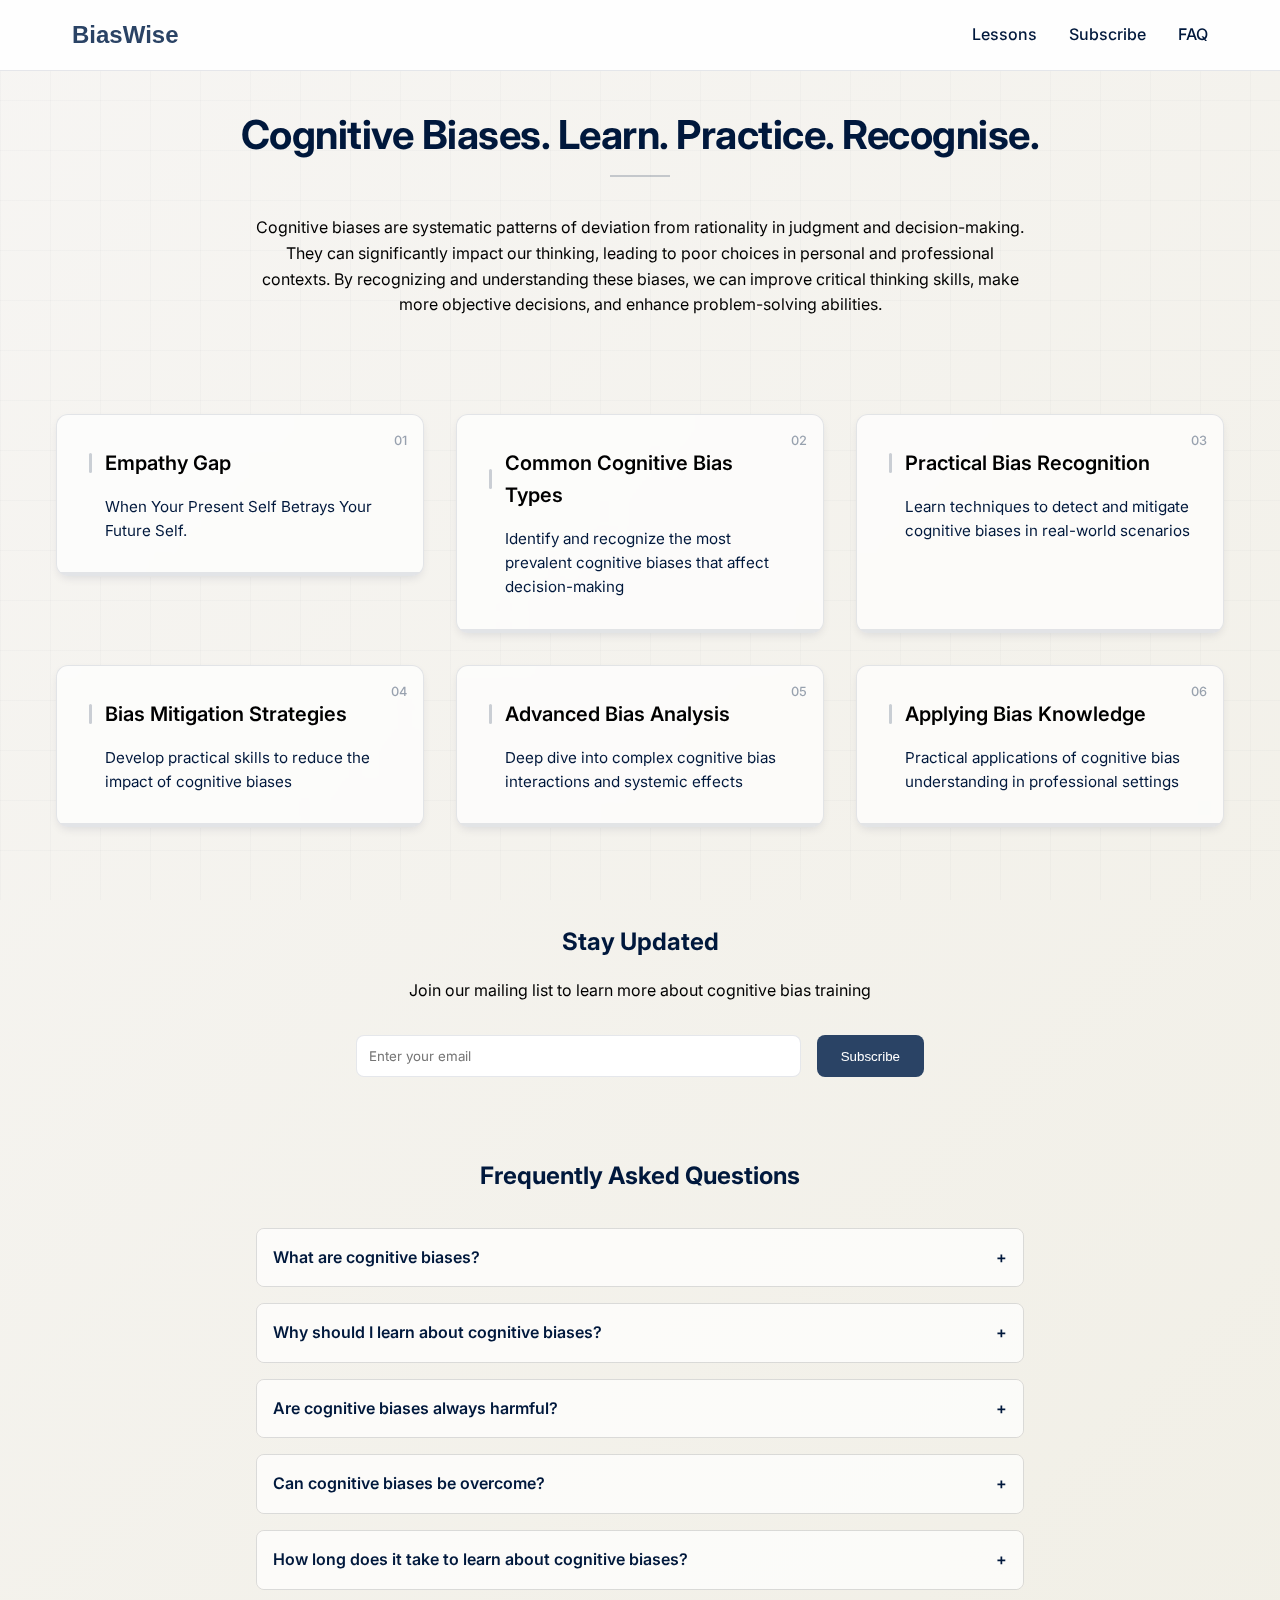
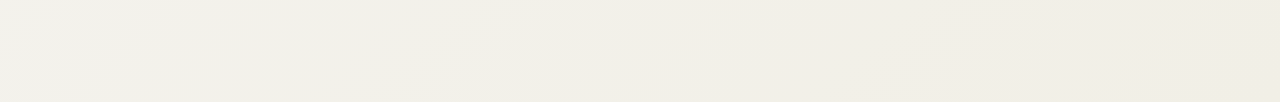
==== commit 9a889d58: "feat(lesson1):step one" ====
--- a/index.html
+++ b/index.html
@@ -37,12 +37,13 @@
     </div>
 
     <section id="courses" class="course-grid">
-        <div class="course-card">
-            <span class="lesson-number">01</span>
-            <h2>Understanding Cognitive Bias Foundations</h2>
-            <p>Explore the fundamental concepts and origins of cognitive biases in
-                human thinking</p>
-        </div>
+        <a href="lesson.html" class="course-card-link">
+            <div class="course-card">
+                <span class="lesson-number">01</span>
+                <h2>Empathy Gap</h2>
+                <p>When Your Present Self Betrays Your Future Self.</p>
+            </div>
+        </a>
         <div class="course-card">
             <span class="lesson-number">02</span>
             <h2>Common Cognitive Bias Types</h2>
--- a/styles.css
+++ b/styles.css
@@ -133,7 +133,7 @@
     box-shadow: 0 4px 10px -2px var(--border-blue);
 }
 
-.course-card:hover {
+.course-card:not(.course-card-link .course-card):hover {
     transform: translateY(-5px);
     border-color: var(--border-blue-hover);
 }
@@ -352,4 +352,15 @@
     .main-header {
         position: static;
     }
+}
+
+.course-card-link {
+    text-decoration: none;
+    color: inherit;
+    display: block;
+}
+
+.course-card-link:hover .course-card {
+    transform: translateY(-5px);
+    border-color: var(--border-blue-hover);
 }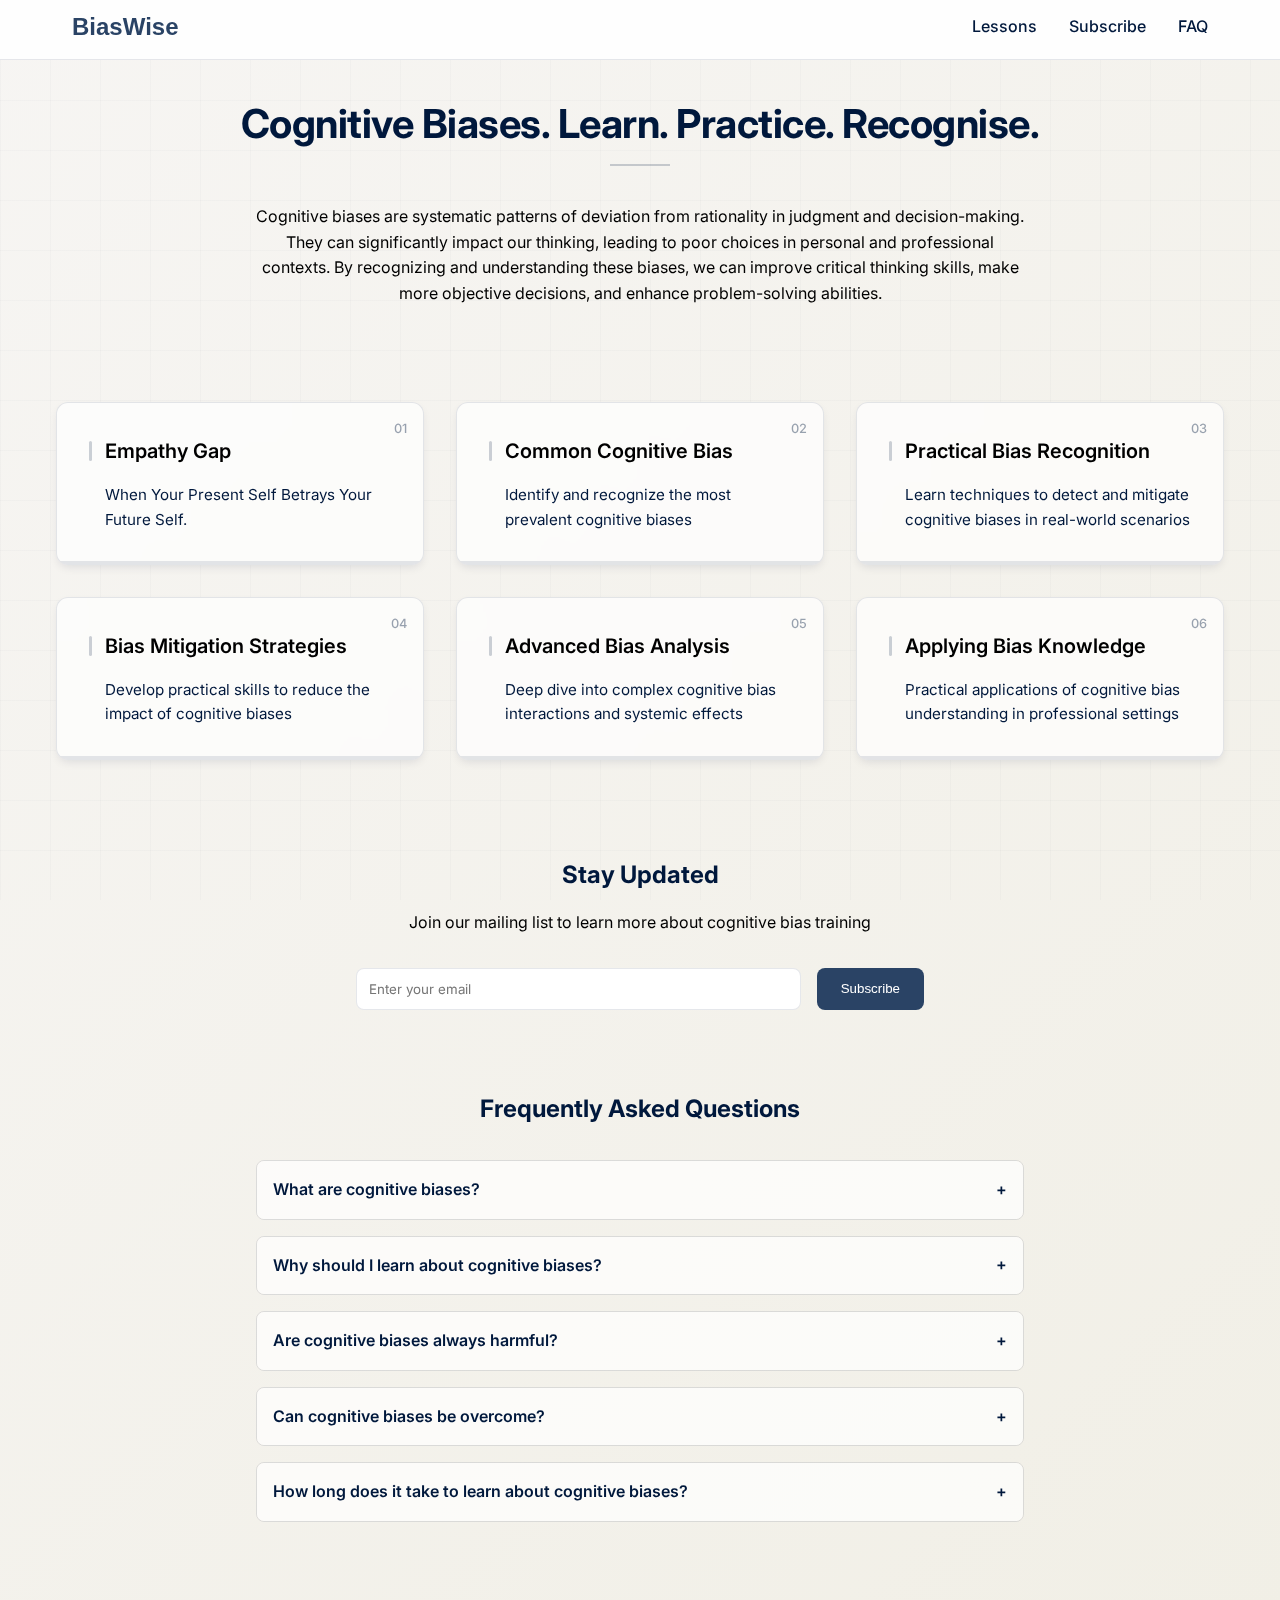
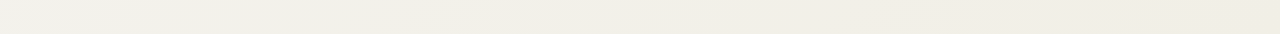
==== commit ea18b389: "feat(main): fix bugs on main page" ====
--- a/index.html
+++ b/index.html
@@ -21,6 +21,11 @@
                 <li><a href="#faq">FAQ</a></li>
             </ul>
         </nav>
+        <button class="mobile-menu-button" aria-label="Toggle menu">
+            <span></span>
+            <span></span>
+            <span></span>
+        </button>
     </div>
 </header>
 
@@ -37,7 +42,7 @@
     </div>
 
     <section id="courses" class="course-grid">
-        <a href="lesson.html" class="course-card-link">
+        <a href="lesson.html?lesson=empathy-gap&part=part1" class="course-card-link">
             <div class="course-card">
                 <span class="lesson-number">01</span>
                 <h2>Empathy Gap</h2>
@@ -46,9 +51,8 @@
         </a>
         <div class="course-card">
             <span class="lesson-number">02</span>
-            <h2>Common Cognitive Bias Types</h2>
-            <p>Identify and recognize the most prevalent cognitive biases that affect
-                decision-making</p>
+            <h2>Common Cognitive Bias</h2>
+            <p>Identify and recognize the most prevalent cognitive biases</p>
         </div>
 
         <div class="course-card">
@@ -132,5 +136,26 @@
         </div>
     </section>
 </main>
+
+<script>
+    document.addEventListener('DOMContentLoaded', function() {
+        const menuButton = document.querySelector('.mobile-menu-button');
+        const nav = document.querySelector('.main-nav');
+        
+        menuButton.addEventListener('click', function() {
+            menuButton.classList.toggle('open');
+            nav.classList.toggle('open');
+        });
+        
+        // Close menu when a navigation link is clicked
+        const navLinks = document.querySelectorAll('.main-nav a');
+        navLinks.forEach(link => {
+            link.addEventListener('click', function() {
+                menuButton.classList.remove('open');
+                nav.classList.remove('open');
+            });
+        });
+    });
+</script>
 </body>
 </html>--- a/styles.css
+++ b/styles.css
@@ -45,12 +45,13 @@
     position: sticky;
     top: 0;
     z-index: 100;
+    height: 60px; /* Fixed height for consistent scroll offset */
 }
 
 .header-content {
     max-width: var(--max-width);
     margin: 0 auto;
-    padding: 1rem 2rem;
+    padding: 0.5rem 2rem;
     display: flex;
     justify-content: space-between;
     align-items: center;
@@ -62,6 +63,11 @@
     font-weight: 600;
     color: var(--primary-dark-blue);
     text-decoration: none;
+    order: 1;
+}
+
+.main-nav {
+    order: 2;
 }
 
 .main-nav ul {
@@ -79,6 +85,30 @@
 
 .main-nav a:hover {
     color: var(--primary-dark-blue);
+}
+
+/* Mobile Menu Button */
+.mobile-menu-button {
+    display: none;
+    background: none;
+    border: none;
+    cursor: pointer;
+    width: 30px;
+    height: 24px;
+    position: relative;
+    z-index: 200;
+    flex-direction: column;
+    justify-content: space-between;
+    order: 3;
+}
+
+.mobile-menu-button span {
+    display: block;
+    height: 3px;
+    width: 100%;
+    background-color: var(--primary-blue);
+    border-radius: 3px;
+    transition: all 0.3s ease;
 }
 
 /* Main Content Styles */
@@ -307,13 +337,53 @@
     }
 
     .header-content {
+        padding: 0.5rem 2rem;
+    }
+    
+    .logo {
+        order: 1;
+    }
+    
+    .main-nav {
+        order: 2;
+    }
+    
+    .mobile-menu-button {
+        display: flex;
+        z-index: 200;
+        order: 3;
+    }
+    
+    .main-nav ul {
+        position: fixed;
+        top: 0;
+        right: -100%;
+        height: 100vh;
+        width: 70%;
+        max-width: 300px;
+        background: rgba(255, 255, 255, 0.98);
         flex-direction: column;
-        gap: 1rem;
-        text-align: center;
-    }
-
-    .main-nav ul {
-        gap: 1rem;
+        padding: 80px 2rem 2rem;
+        transition: right 0.3s ease;
+        gap: 1.5rem;
+        box-shadow: -5px 0 15px rgba(0, 0, 0, 0.1);
+        z-index: 100;
+    }
+    
+    .main-nav.open ul {
+        right: 0;
+    }
+    
+    .mobile-menu-button.open span:nth-child(1) {
+        transform: translateY(10px) rotate(45deg);
+    }
+    
+    .mobile-menu-button.open span:nth-child(2) {
+        opacity: 0;
+    }
+    
+    .mobile-menu-button.open span:nth-child(3) {
+        transform: translateY(-10px) rotate(-45deg);
     }
 
     h1 {
@@ -336,6 +406,7 @@
 /* Smooth Scroll Behavior */
 html {
     scroll-behavior: smooth;
+    scroll-padding-top: 60px; /* Same as header height */
 }
 
 /* Print Styles */
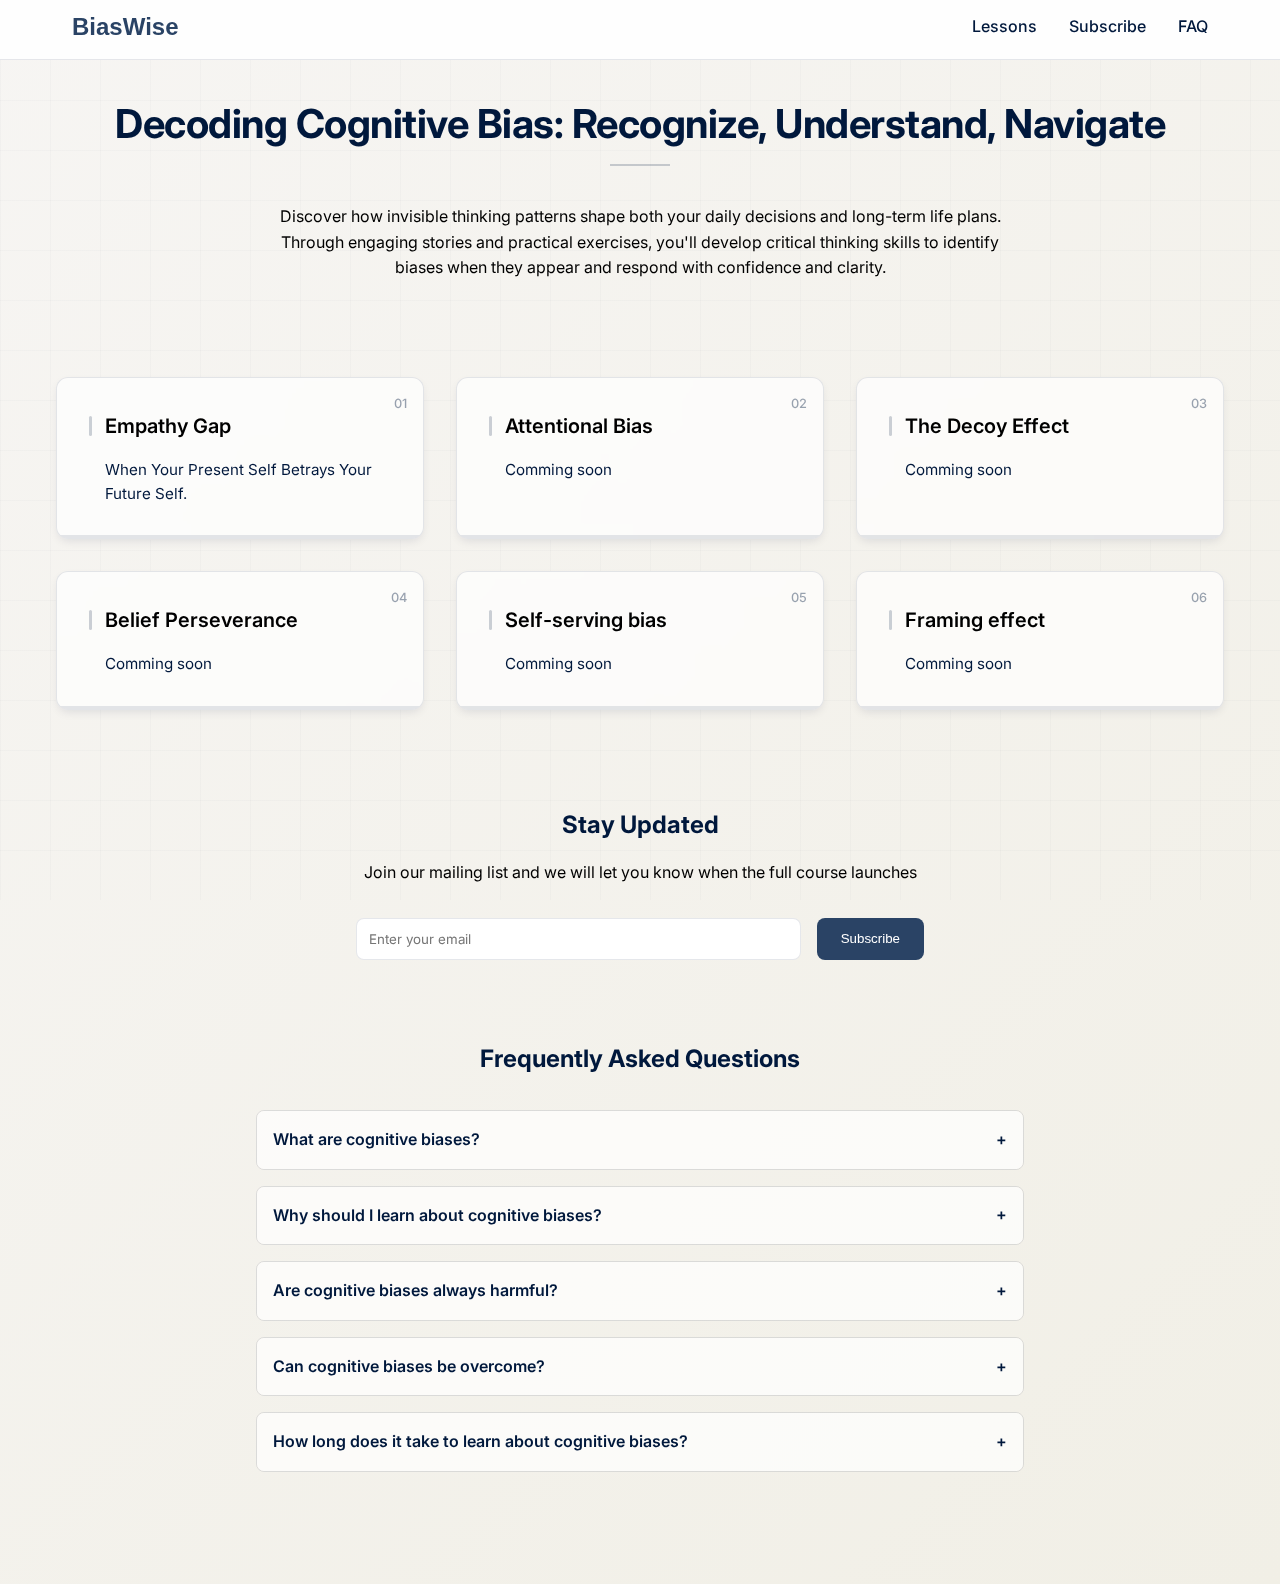
==== commit aa75d39d: "feat(lesson): add more parts" ====
--- a/index.html
+++ b/index.html
@@ -30,15 +30,10 @@
 </header>
 
 <main class="container">
-    <h1>Cognitive Biases. Learn. Practice. Recognise.</h1>
+    <h1>Decoding Cognitive Bias: Recognize, Understand, Navigate</h1>
 
     <div class="intro">
-        <p>Cognitive biases are systematic patterns of deviation from rationality
-            in judgment and decision-making. They can significantly impact our
-            thinking, leading to poor choices in personal and professional contexts.
-            By recognizing and understanding these biases, we can improve critical
-            thinking skills, make more objective decisions, and enhance
-            problem-solving abilities.</p>
+        <p>Discover how invisible thinking patterns shape both your daily decisions and long-term life plans. Through engaging stories and practical exercises, you'll develop critical thinking skills to identify biases when they appear and respond with confidence and clarity.</p>
     </div>
 
     <section id="courses" class="course-grid">
@@ -51,40 +46,38 @@
         </a>
         <div class="course-card">
             <span class="lesson-number">02</span>
-            <h2>Common Cognitive Bias</h2>
-            <p>Identify and recognize the most prevalent cognitive biases</p>
+            <h2>Attentional Bias</h2>
+            <p>Comming soon</p>
         </div>
 
         <div class="course-card">
             <span class="lesson-number">03</span>
-            <h2>Practical Bias Recognition</h2>
-            <p>Learn techniques to detect and mitigate cognitive biases in real-world
-                scenarios</p>
+            <h2>The Decoy Effect</h2>
+            <p>Comming soon</p>
         </div>
 
         <div class="course-card">
             <span class="lesson-number">04</span>
-            <h2>Bias Mitigation Strategies</h2>
-            <p>Develop practical skills to reduce the impact of cognitive biases</p>
+            <h2>Belief Perseverance</h2>
+            <p>Comming soon</p>
         </div>
 
         <div class="course-card">
             <span class="lesson-number">05</span>
-            <h2>Advanced Bias Analysis</h2>
-            <p>Deep dive into complex cognitive bias interactions and systemic effects</p>
+            <h2>Self-serving bias</h2>
+            <p>Comming soon</p>
         </div>
 
         <div class="course-card">
             <span class="lesson-number">06</span>
-            <h2>Applying Bias Knowledge</h2>
-            <p>Practical applications of cognitive bias understanding in professional
-                settings</p>
+            <h2>Framing effect</h2>
+            <p>Comming soon</p>
         </div>
     </section>
 
     <section id="signup" class="email-signup">
         <h2>Stay Updated</h2>
-        <p>Join our mailing list to learn more about cognitive bias training</p>
+        <p>Join our mailing list and we will let you know when the full course launches</p>
         <form action="/subscribe" method="POST">
             <input type="email" placeholder="Enter your email" required>
             <button type="submit">Subscribe</button>
@@ -97,40 +90,35 @@
             <details class="faq-item">
                 <summary>What are cognitive biases?</summary>
                 <div class="faq-content">
-                    <p>Cognitive biases are systematic errors in thinking that affect our
-                        judgments and decisions.</p>
+                    <p>Cognitive biases are systematic patterns of deviation from norm or rationality in judgment that occur due to the brain's attempt to simplify information processing. They are mental shortcuts that help us make sense of the world quickly, but can sometimes lead to irrational or inaccurate conclusions.</p>
                 </div>
             </details>
 
             <details class="faq-item">
                 <summary>Why should I learn about cognitive biases?</summary>
                 <div class="faq-content">
-                    <p>Understanding biases helps improve critical thinking, decision-making,
-                        and self-awareness.</p>
+                    <p>Understanding cognitive biases gives you a powerful advantage in making better decisions in both personal and professional contexts. By recognizing these hidden influences on your thinking, you'll enhance your critical reasoning skills, communicate more effectively with others, and avoid common judgment errors that can lead to regrettable choices.</p>
                 </div>
             </details>
 
             <details class="faq-item">
                 <summary>Are cognitive biases always harmful?</summary>
                 <div class="faq-content">
-                    <p>While often problematic, some biases can serve protective or efficient
-                        cognitive functions.</p>
+                    <p>No, cognitive biases aren't always harmful—they evolved as mental shortcuts that help us process information quickly in a complex world. These mental shortcuts often serve us well in time-sensitive situations, but become problematic when they lead to systematic errors in important decisions where accuracy matters more than speed.</p>
                 </div>
             </details>
 
             <details class="faq-item">
                 <summary>Can cognitive biases be overcome?</summary>
                 <div class="faq-content">
-                    <p>With awareness, training, and deliberate practice, we can mitigate the
-                        impact of cognitive biases.</p>
+                    <p>Cognitive biases cannot be completely eliminated as they're deeply ingrained in how our brains process information. However, with awareness and practice, you can learn to recognize when biases are influencing your thinking and develop effective strategies to mitigate their negative effects, leading to more balanced and rational decision-making.</p>
                 </div>
             </details>
 
             <details class="faq-item">
                 <summary>How long does it take to learn about cognitive biases?</summary>
                 <div class="faq-content">
-                    <p>Our courses provide foundational knowledge, but continuous learning is
-                        key to mastery.</p>
+                    <p>Each lesson focuses on one cognitive bias and takes 30-40 minutes to complete. This focused approach allows you to thoroughly understand, recognize, and practice working with each bias individually, building your awareness and practical skills one bias at a time.</p>
                 </div>
             </details>
         </div>
--- a/styles.css
+++ b/styles.css
@@ -22,6 +22,7 @@
 /* Base Styles */
 html, body {
     min-height: 100vh;
+    overflow-x: hidden; /* Prevent horizontal scrolling/swiping */
 }
 
 body {
@@ -335,7 +336,11 @@
         --section-spacing: 3rem;
         --component-spacing: 1.5rem;
     }
-
+    
+    .container {
+        width: min(100% - 2rem, 100%);
+    }
+    
     .header-content {
         padding: 0.5rem 2rem;
     }
@@ -368,10 +373,12 @@
         gap: 1.5rem;
         box-shadow: -5px 0 15px rgba(0, 0, 0, 0.1);
         z-index: 100;
+        transform: translateX(100%); /* Keep menu fully off-screen */
     }
     
     .main-nav.open ul {
         right: 0;
+        transform: translateX(0); /* Bring menu into view when open */
     }
     
     .mobile-menu-button.open span:nth-child(1) {
